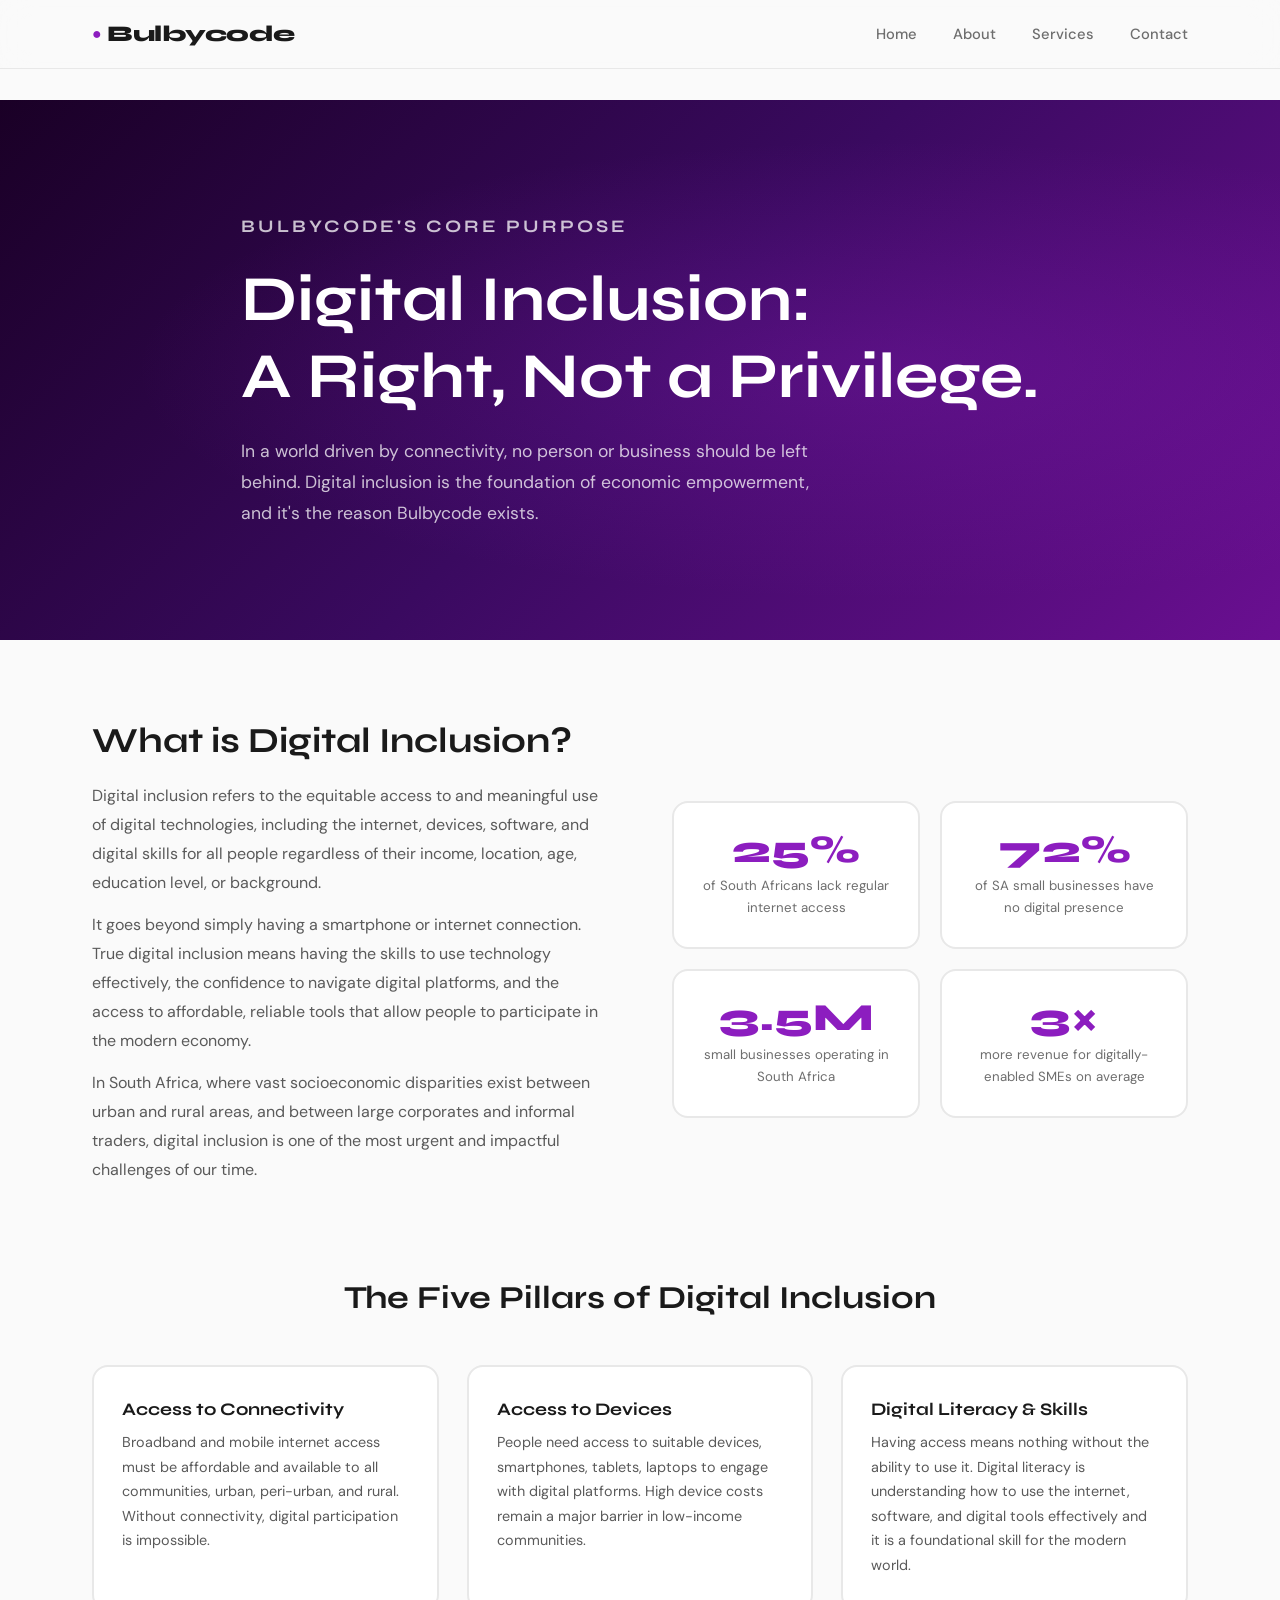
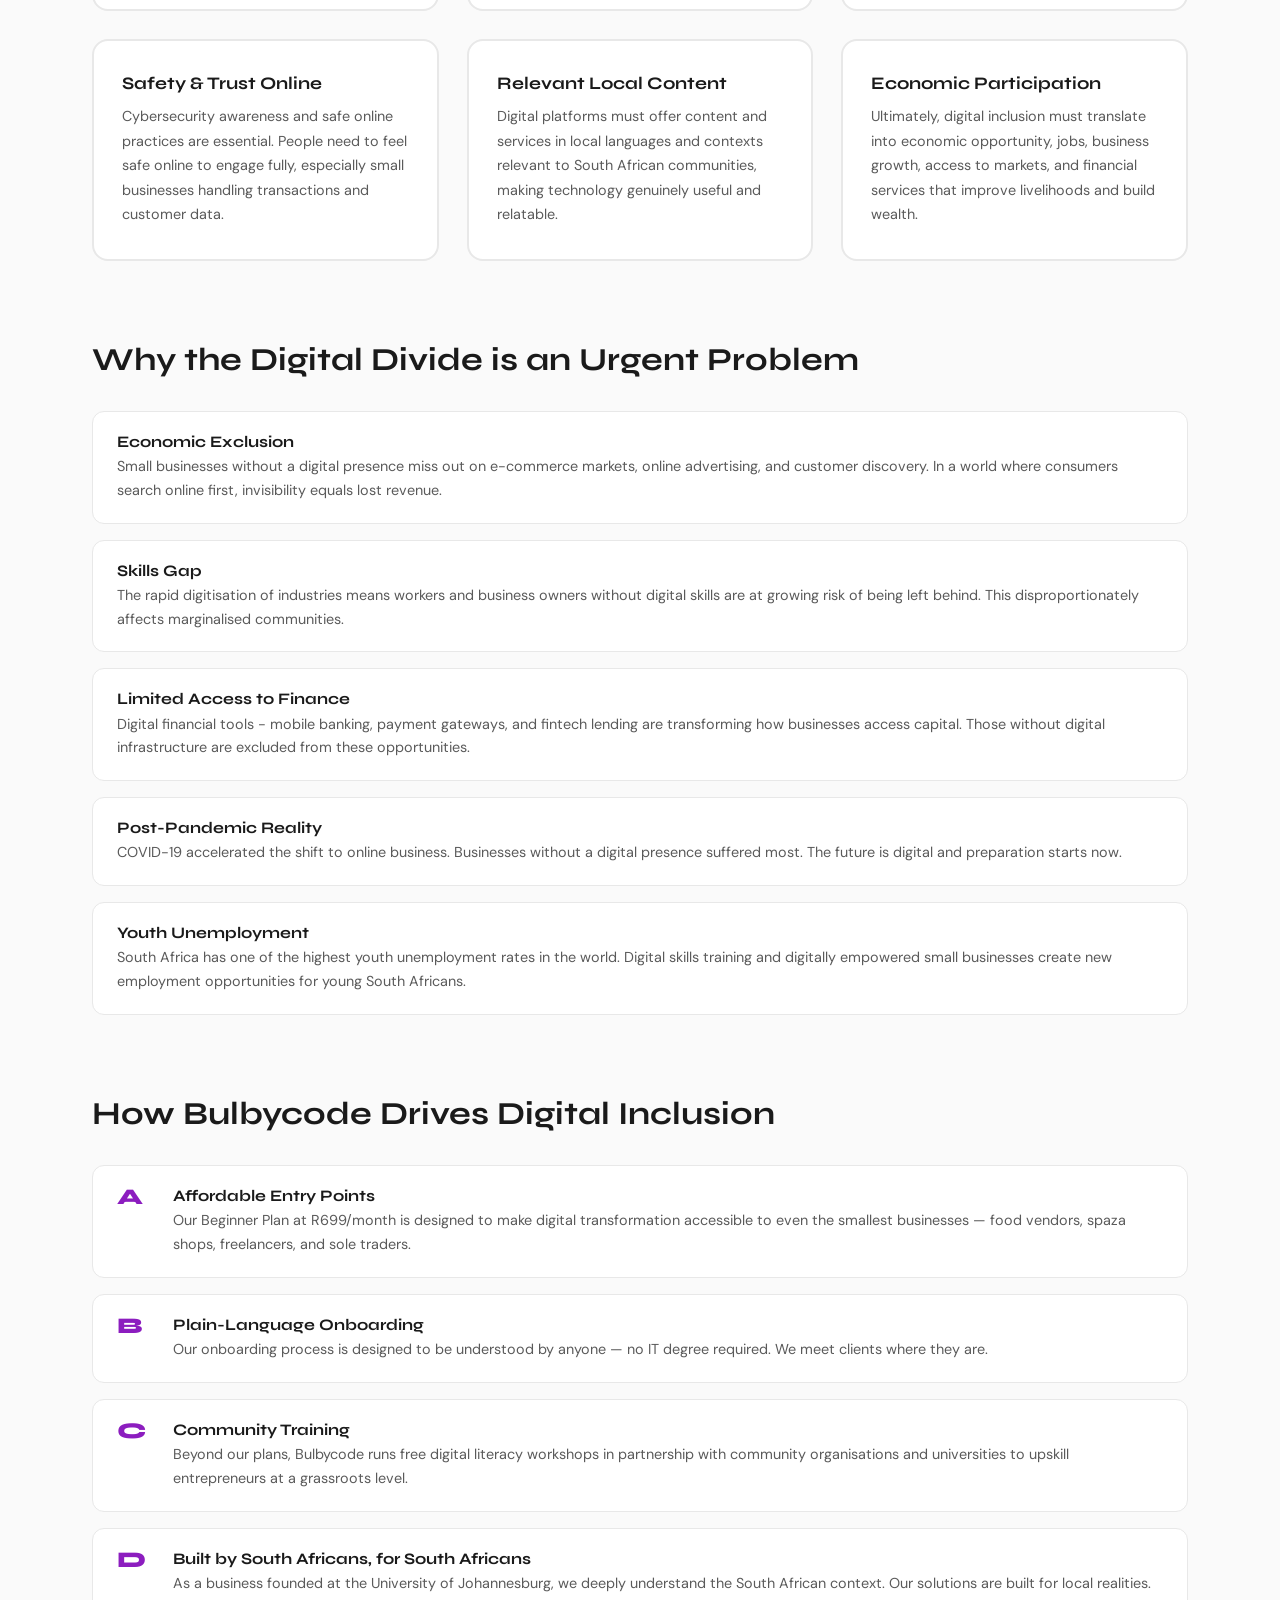
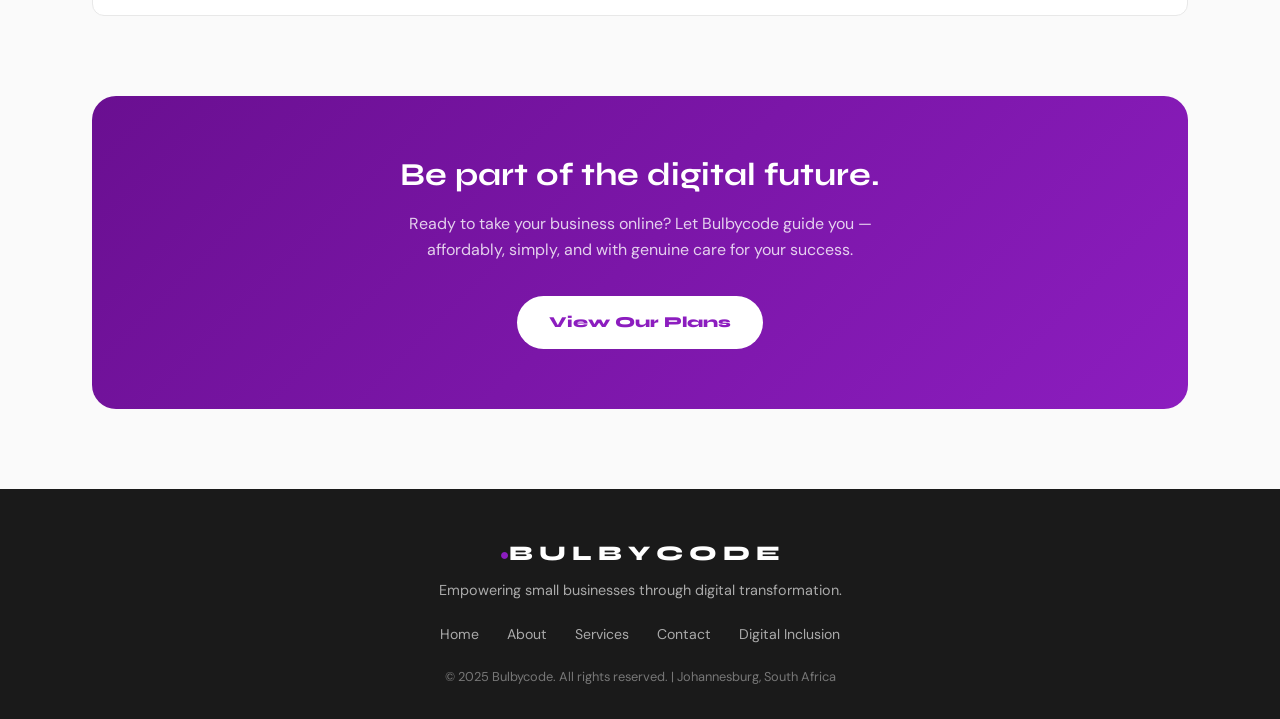
==== DigitalInclusion.html @ 9d14fe16 "New Files Created new Files for the site" ====
<!DOCTYPE html>
<html lang="en">
<head>
    <meta charset="UTF-8" />
    <meta name="viewport" content="width=device-width, initial-scale=1.0" />
    <title>Digital Inclusion — Bulbycode</title>
    <link rel="preconnect" href="https://fonts.googleapis.com" />
    <link rel="preconnect" href="https://fonts.gstatic.com" crossorigin />
    <link href="https://fonts.googleapis.com/css2?family=Syne:wght@400;600;700;800&family=DM+Sans:ital,wght@0,300;0,400;0,500;1,300&display=swap" rel="stylesheet" />
    <link rel="stylesheet" href="style/style.css" />
</head>
<body class="di-page">

    <!-- NAV -->
    <nav class="navbar scrolled" id="navbar">
        <div class="nav-inner">
            <a href="index.html" class="logo">
                <span class="logo-bulb">&#9679;</span>Bulbycode
            </a>
            <ul class="nav-links">
                <li><a href="index.html#home">Home</a></li>
                <li><a href="index.html#about">About</a></li>
                <li><a href="index.html#services">Services</a></li>
                <li><a href="index.html#contact">Contact</a></li>
            </ul>
            <button class="hamburger" id="hamburger" aria-label="Toggle menu">
                <span></span><span></span><span></span>
            </button>
        </div>
    </nav>

    <!-- MOBILE MENU -->
    <div class="mobile-menu" id="mobileMenu">
        <a href="index.html#home" class="mob-link">Home</a>
        <a href="index.html#about" class="mob-link">About</a>
        <a href="index.html#services" class="mob-link">Services</a>
        <a href="index.html#contact" class="mob-link">Contact</a>
    </div>

    <!-- HERO -->
    <section class="di-hero">
        <div class="di-hero-bg"></div>
        <div class="di-hero-content">
            <p class="di-hero-eyebrow">Bulbycode's Core Purpose</p>
            <h1>Digital Inclusion:<br/>A Right, Not a Privilege.</h1>
            <p>
                In a world driven by connectivity, no person or business should be left behind. Digital inclusion is the foundation of economic empowerment, and it's the reason Bulbycode exists.
            </p>
        </div>
    </section>

    <!-- MAIN CONTENT -->
    <div class="di-content">

        <!-- INTRO -->
        <div class="di-intro fade-up">
            <div class="di-intro-text">
            <h2>What is Digital Inclusion?</h2>
            <p>
                Digital inclusion refers to the equitable access to and meaningful use of digital technologies, including the internet, devices, software, and digital skills for all people regardless of their income, location, age, education level, or background.
            </p>
            <p>
                It goes beyond simply having a smartphone or internet connection. True digital inclusion means having the skills to use technology effectively, the confidence to navigate digital platforms, and the access to affordable, reliable tools that allow people to participate in the modern economy.
            </p>
            <p>
                In South Africa, where vast socioeconomic disparities exist between urban and rural areas, and between large corporates and informal traders, digital inclusion is one of the most urgent and impactful challenges of our time.
            </p>
        </div>
        <div class="di-stats">
            <div class="di-stat-box fade-up">
                <div class="di-stat-num">25%</div>
                <div class="di-stat-label">of South Africans lack regular internet access</div>
            </div>
            <div class="di-stat-box fade-up">
                <div class="di-stat-num">72%</div>
                <div class="di-stat-label">of SA small businesses have no digital presence</div>
            </div>
            <div class="di-stat-box fade-up">
               <div class="di-stat-num">3.5M</div>
               <div class="di-stat-label">small businesses operating in South Africa</div>
            </div>
            <div class="di-stat-box fade-up">
                <div class="di-stat-num">3×</div>
                <div class="di-stat-label">more revenue for digitally-enabled SMEs on average</div>
            </div>
        </div>
    </div>

    <!-- PILLARS -->
    <div class="di-pillars fade-up">
        <h2>The Five Pillars of Digital Inclusion</h2>
        <div class="di-pillars-grid">
            <div class="di-pillar">
                <h3>Access to Connectivity</h3>
                <p>Broadband and mobile internet access must be affordable and available to all communities, urban, peri-urban, and rural. Without connectivity, digital participation is impossible.</p>
            </div>
            <div class="di-pillar">
                <h3>Access to Devices</h3>
                <p>People need access to suitable devices, smartphones, tablets, laptops to engage with digital platforms. High device costs remain a major barrier in low-income communities.</p>
            </div>
            <div class="di-pillar">
                <h3>Digital Literacy & Skills</h3>
                <p>Having access means nothing without the ability to use it. Digital literacy is understanding how to use the internet, software, and digital tools effectively and it is a foundational skill for the modern world.</p>
            </div>
            <div class="di-pillar">
                <h3>Safety & Trust Online</h3>
                <p>Cybersecurity awareness and safe online practices are essential. People need to feel safe online to engage fully, especially small businesses handling transactions and customer data.</p>
            </div>
            <div class="di-pillar">
                <h3>Relevant Local Content</h3>
                <p>Digital platforms must offer content and services in local languages and contexts relevant to South African communities, making technology genuinely useful and relatable.</p>
            </div>
            <div class="di-pillar">
                <h3>Economic Participation</h3>
                <p>Ultimately, digital inclusion must translate into economic opportunity, jobs, business growth, access to markets, and financial services that improve livelihoods and build wealth.</p>
            </div>
        </div>
    </div>

    <!-- THE DIVIDE -->
    <div class="di-bulbycode fade-up">
        <h2>Why the Digital Divide is an Urgent Problem</h2>
        <div class="di-role-list">
            <div class="di-role-item">
                <div>
                    <h4>Economic Exclusion</h4>
                    <p>Small businesses without a digital presence miss out on e-commerce markets, online advertising, and customer discovery. In a world where consumers search online first, invisibility equals lost revenue.</p>
                </div>
            </div>
            <div class="di-role-item">
                <div>
                    <h4>Skills Gap</h4>
                    <p>The rapid digitisation of industries means workers and business owners without digital skills are at growing risk of being left behind. This disproportionately affects marginalised communities.</p>
                </div>
            </div>
            <div class="di-role-item">
                <div>
                    <h4>Limited Access to Finance</h4>
                    <p>Digital financial tools - mobile banking, payment gateways, and fintech lending are transforming how businesses access capital. Those without digital infrastructure are excluded from these opportunities.</p>
                </div>
            </div>
            <div class="di-role-item">
                <div>
                    <h4>Post-Pandemic Reality</h4>
                    <p>COVID-19 accelerated the shift to online business. Businesses without a digital presence suffered most. The future is digital and preparation starts now.</p>
                </div>
            </div>
            <div class="di-role-item">
                <div>
                    <h4>Youth Unemployment</h4>
                    <p>South Africa has one of the highest youth unemployment rates in the world. Digital skills training and digitally empowered small businesses create new employment opportunities for young South Africans.</p>
                </div>
            </div>
        </div>
    </div>

    <!-- BULBYCODE'S ROLE -->
    <div class="di-bulbycode fade-up">
        <h2>How Bulbycode Drives Digital Inclusion</h2>
        <div class="di-role-list">
            <div class="di-role-item">
                <div class="di-role-num">A</div>
                <div>
                    <h4>Affordable Entry Points</h4>
                    <p>Our Beginner Plan at R699/month is designed to make digital transformation accessible to even the smallest businesses — food vendors, spaza shops, freelancers, and sole traders.</p>
                </div>
            </div>
            <div class="di-role-item">
                <div class="di-role-num">B</div>
                <div>
                    <h4>Plain-Language Onboarding</h4>
                    <p>Our onboarding process is designed to be understood by anyone — no IT degree required. We meet clients where they are.</p>
                </div>
            </div>
            <div class="di-role-item">
                <div class="di-role-num">C</div>
                <div>
                    <h4>Community Training</h4>
                    <p>Beyond our plans, Bulbycode runs free digital literacy workshops in partnership with community organisations and universities to upskill entrepreneurs at a grassroots level.</p>
                </div>
            </div>
            <div class="di-role-item">
                <div class="di-role-num">D</div>
                <div>
                    <h4>Built by South Africans, for South Africans</h4>
                    <p>As a business founded at the University of Johannesburg, we deeply understand the South African context. Our solutions are built for local realities.</p>
                </div>
            </div>
        </div>
    </div>

    <!-- CTA -->
    <div class="di-cta-block fade-up">
      <h2>Be part of the digital future.</h2>
      <p>Ready to take your business online? Let Bulbycode guide you — affordably, simply, and with genuine care for your success.</p>
      <a href="index.html#services" class="btn-white">View Our Plans</a>
    </div>

  </div>

  <!-- FOOTER -->
  <footer class="footer">
    <div class="footer-inner">
      <div class="footer-brand">
        <span><span class="logo-bulb">&#9679;</span>B U L B Y C O D E</span>
        <p>Empowering small businesses through digital transformation.</p>
      </div>
      <div class="footer-links">
        <a href="index.html#home">Home</a>
        <a href="index.html#about">About</a>
        <a href="index.html#services">Services</a>
        <a href="index.html#contact">Contact</a>
        <a href="digital-inclusion.html">Digital Inclusion</a>
      </div>
      <p class="footer-copy">&copy; 2025 Bulbycode. All rights reserved. | Johannesburg, South Africa</p>
    </div>
  </footer>

  <script src="script/script.js"></script>
</body>
</html>
---- style/style.css ----
:root {
  --purple: #8c1dbf;
  --purple-light: #b44de0;
  --purple-dark: #6a0f91;
  --grey: #6e6e6e;
  --grey-light: #a0a0a0;
  --grey-xlight: #e8e8e8;
  --bg: #fafafa;
  --white: #ffffff;
  --text: #1a1a1a;
  --text-muted: #5a5a5a;
  --shadow: 0 4px 24px rgba(140,29,191,0.10);
  --shadow-lg: 0 8px 48px rgba(140,29,191,0.16);
  --radius: 16px;
  --transition: 0.3s cubic-bezier(0.4,0,0.2,1);
}

*, *::before, *::after { box-sizing: border-box; margin: 0; padding: 0; }

html {
  scroll-behavior: smooth;
}

body {
  font-family: 'DM Sans', sans-serif;
  background: var(--bg);
  color: var(--text);
  line-height: 1.65;
  overflow-x: hidden;
}

/* ---- TYPOGRAPHY ---- */
h1,h2,h3,h4 {
  font-family: 'Syne', sans-serif;
  line-height: 1.2;
}
p {
  color: var(--text-muted);
}
a {
  text-decoration: none;
  color: inherit;
}

/* ---- NAV ---- */
.navbar {
  position: fixed; top: 0; left: 0; right: 0; z-index: 100;
  background: rgba(250,250,250,0.85);
  backdrop-filter: blur(16px);
  border-bottom: 1px solid var(--grey-xlight);
  transition: box-shadow var(--transition);
}
.navbar.scrolled {
  box-shadow: 0 2px 20px rgba(0,0,0,0.08);
}
.nav-inner {
  max-width: 1160px; margin: 0 auto;
  padding: 0 32px;
  height: 68px;
  display: flex; align-items: center; justify-content: space-between;
}
.logo {
  font-family: 'Syne', sans-serif;
  font-size: 1.4rem; font-weight: 800;
  color: var(--text); letter-spacing: -0.5px;
  display: flex; align-items: center; gap: 6px;
}
.logo-bulb {
  color: var(--purple);
  font-size: 1rem;
}
.nav-links {
  list-style: none;
  display: flex;
  gap: 36px;
}
.nav-links a {
  font-size: 0.92rem;
  font-weight: 500;
  color: var(--grey);
  transition: color var(--transition);
}
.nav-links a:hover {
  color: var(--purple);
}

.hamburger {
  display: none;
  flex-direction: column;
  gap: 5px;
  background: none;
  border: none;
  cursor: pointer;
  padding: 4px;
}
.hamburger span {
  display: block;
  width: 24px;
  height: 2px;
  background: var(--text);
  transition: transform 0.3s, opacity 0.3s;
}

/* MOBILE MENU */
.mobile-menu {
  display: none;
  position: fixed;
  top: 68px;
  left: 0;
  right: 0;
  z-index: 99;
  background: var(--white);
  flex-direction: column; padding: 24px 32px;
  border-bottom: 1px solid var(--grey-xlight);
  box-shadow: 0 8px 24px rgba(0,0,0,0.08);
}
.mobile-menu.open {
  display: flex;
}
.mob-link {
  font-family: 'Syne', sans-serif;
  font-size: 1.1rem; font-weight: 600;
  padding: 12px 0;
  border-bottom: 1px solid var(--grey-xlight);
  color: var(--text);
  transition: color var(--transition);
}
.mob-link:last-child {
  border-bottom: none;
}
.mob-link:hover {
  color: var(--purple);
}

/* ---- SECTIONS ---- */
.section {
  padding: 100px 0;
}
.section-inner {
  max-width: 1160px;
  margin: 0 auto;
  padding: 0 32px;
}
.section-eyebrow {
  font-family: 'Syne', sans-serif;
  font-size: 0.78rem;
  font-weight: 700;
  letter-spacing: 3px;
  text-transform: uppercase;
  color: var(--purple);
  margin-bottom: 12px;
}
.section-eyebrow.center {
  text-align: center;
}
.section-title {
  font-size: clamp(2rem, 4vw, 2.8rem);
  font-weight: 800;
  color: var(--text); }
.section-title.center {
  text-align: center;
}

/* ---- HOME ---- */
.home-section {
  min-height: 100vh;
  display: flex;
  flex-direction: column;
  justify-content: center;
  align-items: stretch;
  padding-top: 120px;
  position: relative;
  overflow: hidden;
}
.home-bg-shape {
  position: absolute; top: -200px;
  right: -200px;
  width: 700px;
  height: 700px;
  border-radius: 50%;
  background: radial-gradient(circle at center, rgba(140,29,191,0.12), transparent 70%);
  pointer-events: none;
}
.home-content {
  max-width: 1160px;
  margin: 0 auto;
  padding: 0 32px;
  padding-bottom: 60px;
}
.home-eyebrow {
  font-family: 'Syne', sans-serif;
  font-size: 0.78rem;
  font-weight: 700;
  letter-spacing: 3px;
  text-transform: uppercase;
  color: var(--purple);
  margin-bottom: 20px;
}
.home-title {
  font-size: clamp(2.8rem, 6vw, 5rem);
  font-weight: 800;
  line-height: 1.08;
  color: var(--text);
  margin-bottom: 24px;
}
.gradient-text {
  background: linear-gradient(135deg, var(--purple), var(--purple-light));
  -webkit-background-clip: text;
  -webkit-text-fill-color: transparent;
  background-clip: text;
}
.home-sub {
  font-size: 1.15rem;
  color: var(--grey);
  max-width: 520px;
  margin-bottom: 40px;
  line-height: 1.7;
}
.home-cta {
  display: flex;
  gap: 16px;
  flex-wrap: wrap; }

/* ---- BUTTONS ---- */
.btn-primary {
  display: inline-block;
  padding: 14px 32px;
  background: var(--purple);
  color: var(--white);
  font-family: 'Syne', sans-serif;
  font-weight: 700; font-size: 0.95rem;
  border-radius: 50px; border: 2px solid var(--purple);
  transition: background var(--transition), transform var(--transition), box-shadow var(--transition);
  box-shadow: 0 4px 20px rgba(140,29,191,0.3);
}
.btn-primary:hover {
  background: var(--purple-dark);
  transform: translateY(-2px);
  box-shadow: 0 8px 30px rgba(140,29,191,0.4);
}
.btn-ghost {
  display: inline-block;
  padding: 14px 32px;
  background: transparent;
  color: var(--text);
  font-family: 'Syne', sans-serif;
  font-weight: 700;
  font-size: 0.95rem;
  border-radius: 50px;
  border: 2px solid var(--grey-xlight);
  transition: border-color var(--transition), color var(--transition), transform var(--transition);
}
.btn-ghost:hover {
  border-color: var(--purple);
  color: var(--purple);
  transform: translateY(-2px); }

.btn-outline-purple {
  display: inline-block;
  margin-top: 24px;
  padding: 12px 28px;
  border: 2px solid var(--purple);
  color: var(--purple);
  font-family: 'Syne', sans-serif;
  font-weight: 700;
  font-size: 0.9rem;
  border-radius: 50px;
  transition: background var(--transition), color var(--transition), transform var(--transition);
}
.btn-outline-purple:hover {
  background: var(--purple);
  color: var(--white);
  transform: translateY(-2px);
}

/* ---- TICKER ---- */
.ticker-wrap {
  background: var(--white);
  border-top: 1px solid var(--grey-xlight);
  display: flex;
  align-items: center;
  gap: 20px;
  padding: 0 32px;
  min-height: 56px;
  position: relative;
  overflow: hidden;
}
.ticker-label {
  font-family: 'Syne', sans-serif;
  font-size: 0.7rem;
  font-weight: 800;
  letter-spacing: 3px;
  color: var(--white);
  background: var(--purple);
  padding: 4px 10px;
  border-radius: 4px;
  white-space: nowrap;
  flex-shrink: 0;
}
.ticker-track {
  flex: 1;
  position: relative;
  height: 56px;
  overflow: hidden; }
.ticker-slide {
  position: absolute;
  top: 50%;
  left: 0;
  right: 0;
  transform: translateY(-50%);
  font-size: 0.92rem;
  color: var(--grey);
  opacity: 0;
  transition: opacity 0.6s ease, transform 0.6s ease;
  white-space: nowrap;
  overflow: hidden; 
  text-overflow: ellipsis;
}
.ticker-slide.active {
  opacity: 1;
}
.ticker-dots {
  display: flex;
  gap: 6px;
  flex-shrink: 0;
}
.ticker-dot {
  width: 6px;
  height: 6px;
  border-radius: 50%;
  background: var(--grey-xlight);
  cursor: pointer;
  transition: background var(--transition);
}
.ticker-dot.active {
  background: var(--purple);
}

/* ---- ABOUT ---- */
.about-section {
  background: var(--white);
}
.about-grid {
  display: grid;
  grid-template-columns: 1fr 1.6fr;
  gap: 80px;
  align-items: center;
}
.about-visual {
  display: flex;
  justify-content: center;
  align-items: center;
}
.about-card-graphic {
  width: 300px;
  height: 340px;
  background: linear-gradient(145deg, #f3e6fa, #ede0f7);
  border-radius: 32px;
  display: flex;
  flex-direction: column;
  align-items: center;
  justify-content: center;
  position: relative;
  overflow: hidden;
  box-shadow: var(--shadow-lg);
}
.uj-badge {
  font-family: 'Syne', sans-serif;
  font-weight: 800;
  font-size: 2.5rem;
  color: var(--purple-dark);
  letter-spacing: -2px;
  margin-bottom: 12px;
  z-index: 1;
}
.about-orb {
  width: 180px;
  height: 180px;
  border-radius: 50%;
  background: radial-gradient(circle at 40% 40%, var(--purple-light), var(--purple-dark));
  opacity: 0.25;
  position: absolute;
  bottom: -40px;
  right: -40px;
}
.about-text .section-title {
  margin-bottom: 20px;
}
.about-body {
  margin-bottom: 16px;
  font-size: 1rem;
  line-height: 1.75;
}
.about-body strong {
  color: var(--text);
}
.about-mission-box {
  display: flex;
  gap: 16px; align-items: flex-start;
  background: linear-gradient(135deg, #f9f2fd, #f3e6fa);
  border-left: 4px solid var(--purple);
  padding: 20px;
  border-radius: 12px;
  margin: 24px 0;
}
.about-mission-box strong {
  font-family: 'Syne', sans-serif;
  color: var(--purple-dark);
  display: block;
  margin-bottom: 6px;
}
.about-mission-box p {
  font-size: 0.93rem;
  margin: 0;
}

/* ---- SERVICES ---- */
.services-section {
  background: var(--bg);
}
.services-sub {
  font-size: 1rem;
  color: var(--grey);
  max-width: 540px;
  margin: 12px auto 60px;
}
.plans-grid {
  display: grid;
  grid-template-columns: repeat(3, 1fr);
  gap: 28px;
  align-items: start;
}
.plan-card {
  background: var(--white);
  border-radius: var(--radius);
  padding: 36px 30px;
  border: 2px solid var(--grey-xlight);
  position: relative;
  transition: transform var(--transition), box-shadow var(--transition), border-color var(--transition);
}
.plan-card:hover {
  transform: translateY(-6px);
  box-shadow: var(--shadow-lg);
  border-color: var(--purple);
}
.plan-card.recommended {
  background: linear-gradient(145deg, var(--purple-dark), var(--purple));
  border-color: var(--purple);
  color: var(--white);
  transform: scale(1.04);
  box-shadow: var(--shadow-lg);
}
.plan-card.recommended:hover {
  transform: scale(1.04) translateY(-6px);
}
.plan-badge {
  position: absolute;
  top: -14px;
  left: 50%;
  transform: translateX(-50%);
  background: #ffd700;
  color: #333;
  font-family: 'Syne', sans-serif;
  font-weight: 800;
  font-size: 0.72rem;
  letter-spacing: 1px;
  text-transform: uppercase;
  padding: 4px 14px;
  border-radius: 20px;
  white-space: nowrap;
}
.plan-tag {
  font-family: 'Syne', sans-serif;
  font-weight: 700;
  font-size: 0.78rem;
  letter-spacing: 2px;
  text-transform: uppercase;
  color: var(--purple);
  margin-bottom: 12px;
}
.plan-card.recommended .plan-tag {
  color: rgba(255,255,255,0.7);
}
.plan-price {
  font-family: 'Syne', sans-serif;
  font-weight: 800;
  font-size: 1rem;
  color: var(--text);
  margin-bottom: 12px;
  line-height: 1;
}
.plan-card.recommended .plan-price {
  color: var(--white);
}
.plan-price span {
  font-size: 2.6rem;
}
.plan-price sub {
  font-size: 0.9rem;
  font-weight: 400;
}
.plan-desc {
  font-size: 0.9rem;
  margin-bottom: 24px;
  color: var(--grey);
}
.plan-card.recommended .plan-desc {
  color: rgba(255,255,255,0.75);
}
.plan-features {
  list-style: none;
  margin-bottom: 32px;
  display: flex;
  flex-direction: column;
  gap: 10px;
}
.plan-features li {
  font-size: 0.9rem;
  color: var(--text-muted);
}
.plan-card.recommended .plan-features li {
  color: rgba(255,255,255,0.9);
}
.btn-plan {
  display: block;
  text-align: center;
  padding: 13px 24px;
  border-radius: 50px;
  font-family: 'Syne', sans-serif;
  font-weight: 700;
  font-size: 0.9rem;
  background: var(--purple);
  color: var(--white);
  border: 2px solid var(--purple);
  transition: background var(--transition), transform var(--transition);
}
.btn-plan:hover {
  background: var(--purple-dark);
  transform: translateY(-1px);
}
.recommended-btn {
  background: var(--white);
  color: var(--purple);
  border: 2px solid var(--white);
}
.recommended-btn:hover {
  background: rgba(255,255,255,0.9);
  color: var(--purple-dark);
}

/* ---- CONTACT ---- */
.contact-section {
  background: var(--white);
}
.contact-grid {
  display: grid;
  grid-template-columns: 1fr 1.4fr;
  gap: 64px;
  margin-top: 56px;
}
.contact-info h3, .contact-form-wrap h3 {
  font-family: 'Syne', sans-serif;
  font-size: 1.3rem;
  font-weight: 700;
  margin-bottom: 24px;
  color: var(--text);
}
.social-links {
  display: flex;
  flex-direction: column;
  gap: 14px;
}
.social-card {
  display: flex;
  align-items: center;
  gap: 16px;
  padding: 16px 20px;
  border-radius: 12px;
  border: 1.5px solid var(--grey-xlight);
  transition: transform var(--transition), box-shadow var(--transition), border-color var(--transition);
}
.social-card:hover {
  transform: translateX(6px);
  box-shadow: var(--shadow);
  border-color: var(--purple);
}
.social-icon {
  width: 48px;
  height: 48px;
  border-radius: 12px;
  display: flex;
  align-items: center;
  justify-content: center;
  flex-shrink: 0;
}
.tiktok .social-icon {
  background: #000;
  color: #fff;
}
.instagram .social-icon {
  background: linear-gradient(45deg, #f09433, #e6683c, #dc2743, #cc2366, #bc1888); color: #fff;
}
.facebook .social-icon {
  background: #1877f2;
  color: #fff;
}
.social-platform {
  display: block;
  font-family: 'Syne', sans-serif;
  font-weight: 700;
  font-size: 0.9rem;
  color: var(--text);
}
.social-handle {
  display: block;
  font-size: 0.83rem;
  color: var(--grey);
}
.contact-note {
  margin-top: 28px;
}
.contact-note p {
  font-size: 0.93rem;
  margin-bottom: 8px;
  color: var(--grey);
}

/* FORM */
.contact-form {
  display: flex;
  flex-direction: column;
  gap: 18px;
}
.form-row {
  display: grid;
  grid-template-columns: 1fr 1fr; gap: 16px;
}
.form-group {
  display: flex;
  flex-direction: column;
  gap: 6px;
}
.form-group label {
  font-family: 'Syne', sans-serif;
  font-size: 0.8rem;
  font-weight: 700;
  letter-spacing: 0.5px;
  color: var(--text);
}
.form-group input,
.form-group select,
.form-group textarea {
  padding: 12px 16px;
  border: 1.5px solid var(--grey-xlight);
  border-radius: 10px;
  font-family: 'DM Sans', sans-serif;
  font-size: 0.95rem; color: var(--text);
  background: var(--bg);
  transition: border-color var(--transition), box-shadow var(--transition);
  outline: none;
  resize: vertical;
}
.form-group input:focus,
.form-group select:focus,
.form-group textarea:focus {
  border-color: var(--purple);
  box-shadow: 0 0 0 3px rgba(140,29,191,0.1);
}
.btn-submit {
  padding: 14px 32px;
  background: var(--purple);
  color: var(--white);
  font-family: 'Syne', sans-serif;
  font-weight: 800;
  font-size: 1rem;
  border: none;
  border-radius: 50px;
  cursor: pointer;
  transition: background var(--transition), transform var(--transition), box-shadow var(--transition);
  box-shadow: 0 4px 20px rgba(140,29,191,0.3);
  align-self: flex-start;
}
.btn-submit:hover {
  background: var(--purple-dark);
  transform: translateY(-2px);
  box-shadow: 0 8px 30px rgba(140,29,191,0.4);
}
.form-success {
  display: none;
  padding: 14px 20px;
  background: #edf9f0;
  color: #1a7f3e;
  border-radius: 10px;
  font-size: 0.93rem;
  border: 1px solid #a8e6c0;
}
.form-success.visible {
  display: block;
}

/* ---- FOOTER ---- */
.footer {
  background: var(--text);
  color: var(--white);
  padding: 48px 0 32px;
}
.footer-inner {
  max-width: 1160px;
  margin: 0 auto;
  padding: 0 32px;
  display: flex;
  flex-direction: column;
  align-items: center;
  gap: 20px;
  text-align: center;
}
.footer-brand {
  font-family: 'Syne', sans-serif;
  font-size: 1.3rem;
  font-weight: 800;
  display: flex;
  flex-direction: column;
  align-items: center;
  gap: 8px;
}
.footer-brand p {
  font-size: 0.9rem;
  color: #aaa;
  font-family: 'DM Sans', sans-serif;
  font-weight: 400;
}
.footer-links {
  display: flex;
  gap: 28px;
  flex-wrap: wrap;
  justify-content: center;
}
.footer-links a {
  font-size: 0.88rem;
  color: #aaa;
  transition: color var(--transition);
}
.footer-links a:hover {
  color: var(--purple-light);
}
.footer-copy {
  font-size: 0.8rem;
  color: #777;
}









/* ========== DIGITAL INCLUSION PAGE ======== */
.di-page {
  padding-top: 100px;
}
.di-hero {
  min-height: 60vh;
  display: flex;
  align-items: center;
  background: linear-gradient(135deg, #1a0026 0%, #3a0a60 50%, #6a0f91 100%);
  padding: 80px 0;
  position: relative;
  overflow: hidden;
}
.di-hero-bg {
  position: absolute;
  inset: 0;
  background: radial-gradient(ellipse at 70% 50%, rgba(140,29,191,0.3), transparent 60%);
}
.di-hero-content {
  position: relative;
  z-index: 1;
  max-width: 1160px;
  margin: 0 auto;
  padding: 0 32px;
}
.di-hero-eyebrow {
  font-family: 'Syne', sans-serif;
  font-size: 0.78rem;
  font-weight: 700;
  letter-spacing: 3px;
  text-transform: uppercase;
  color: var(--purple-light);
  margin-bottom: 20px;
}
.di-hero h1 {
  font-size: clamp(2.4rem, 5vw, 4rem);
  color: var(--white);
  margin-bottom: 20px;
}
.di-hero p {
  font-size: 1.1rem;
  color: rgba(255,255,255,0.75);
  max-width: 580px;
  line-height: 1.75;
}
.di-content {
  max-width: 1160px;
  margin: 0 auto;
  padding: 80px 32px;
}
.di-intro {
  display: grid;
  grid-template-columns: 1fr 1fr;
  gap: 64px;
  align-items: center;
  margin-bottom: 80px;
}
.di-intro-text h2 {
  font-size: 2.2rem;
  margin-bottom: 20px;
}
.di-intro-text p {
  line-height: 1.8;
  margin-bottom: 14px;
}
.di-stats {
  display: grid;
  grid-template-columns: 1fr 1fr;
  gap: 20px;
}
.di-stat-box {
  background: var(--white);
  padding: 28px 24px;
  border-radius: var(--radius);
  border: 2px solid var(--grey-xlight);
  text-align: center;
  transition: border-color var(--transition), box-shadow var(--transition);
}
.di-stat-box:hover {
  border-color: var(--purple);
  box-shadow: var(--shadow);
}
.di-stat-num {
  font-family: 'Syne', sans-serif;
  font-size: 2.4rem;
  font-weight: 800;
  color: var(--purple);
  line-height: 1;
}
.di-stat-label {
  font-size: 0.83rem;
  color: var(--grey);
  margin-top: 6px;
}
.di-pillars {
  margin-bottom:
  80px;
}
.di-pillars h2 {
  font-size: 2rem;
  text-align: center;
  margin-bottom: 48px;
}
.di-pillars-grid {
  display: grid;
  grid-template-columns: repeat(3, 1fr);
  gap: 28px;
}
.di-pillar {
  background: var(--white);
  padding: 32px 28px;
  border-radius: var(--radius);
  border: 2px solid var(--grey-xlight);
  transition: transform var(--transition), box-shadow var(--transition), border-color var(--transition);
}
.di-pillar:hover {
  transform: translateY(-4px);
  box-shadow: var(--shadow-lg);
  border-color: var(--purple);
}
.di-pillar h3 {
  font-family: 'Syne', sans-serif;
  font-size: 1.1rem;
  font-weight: 700;
  margin-bottom: 10px;
}
.di-pillar p {
  font-size: 0.9rem;
  line-height: 1.7;
}
.di-bulbycode {
  margin-bottom: 80px;
}
.di-bulbycode h2 {
  font-size: 2rem;
  margin-bottom: 32px;
}
.di-role-list { 
  display: flex;
  flex-direction: column;
  gap: 16px; 
}
.di-role-item {
  display: flex; 
  gap: 20px; 
  align-items: flex-start;
  background: var(--white); 
  padding: 20px 24px; 
  border-radius: 12px;
  border: 1.5px solid var(--grey-xlight);
}
.di-role-num {
  font-family: 'Syne', sans-serif; 
  font-weight: 800; 
  font-size: 1.4rem;
  color: var(--purple); 
  line-height: 1; 
  flex-shrink: 0; 
  min-width: 36px;
}
.di-role-item h4 { 
  font-family: 'Syne', sans-serif; 
  font-weight: 700; 
  margin-bottom: 4px; 
}
.di-role-item p { 
  font-size: 0.9rem; 
  margin: 0; 
}
.di-cta-block {
  background: linear-gradient(135deg, var(--purple-dark), var(--purple));
  border-radius: 24px; 
  padding: 60px 48px;
  text-align: center; 
  color: var(--white);
}
.di-cta-block h2 { 
  color: var(--white); 
  font-size: 2rem; 
  margin-bottom: 16px; 
}
.di-cta-block p { 
  color: rgba(255,255,255,0.8); 
  max-width: 480px; 
  margin: 0 auto 32px; 
}
.btn-white {
  display: inline-block; 
  padding: 14px 32px;
  background: var(--white); 
  color: var(--purple);
  font-family: 'Syne', sans-serif; 
  font-weight: 800; 
  font-size: 0.95rem;
  border-radius: 50px; 
  transition: transform var(--transition), box-shadow var(--transition);
}
.btn-white:hover { 
  transform: translateY(-2px); 
  box-shadow: 0 8px 30px rgba(0,0,0,0.2); 
}

/* ---- ANIMATIONS ---- */
.fade-up {
  opacity: 0;
  transform: translateY(30px);
  transition: opacity 0.6s ease, transform 0.6s ease;
}
.fade-up.visible { 
  opacity: 1; 
  transform: translateY(0); 
}

/* ---- RESPONSIVE ---- */
@media (max-width: 900px) {
  .about-grid { 
    grid-template-columns: 1fr; 
    gap: 48px; 
  }
  .about-visual { 
    display: none; 
  }
  .plans-grid {
    grid-template-columns: 1fr; 
    max-width: 480px; 
    margin: 0 auto; 
  }
  .plan-card.recommended {
    transform: scale(1);
  }
  .plan-card.recommended:hover { 
    transform: translateY(-6px); 
  }
  .contact-grid { 
    grid-template-columns: 1fr; 
    gap: 48px; 
  }
  .di-intro { 
    grid-template-columns: 1fr; 
    gap: 40px; 
  }
  .di-pillars-grid { 
    grid-template-columns: 1fr 1fr; 
  }
}
@media (max-width: 640px) {
  .nav-links { 
    display: none; 
  }
  .hamburger { 
    display: flex;
  }
  .section { 
    padding: 72px 0; 
  }
  .form-row { 
    grid-template-columns: 1fr; 
  }
  .di-pillars-grid { 
    grid-template-columns: 1fr; 
  }
  .di-stats { 
    grid-template-columns: 1fr; 
  }
  .di-cta-block { 
    padding: 40px 24px; 
  }
  .ticker-wrap { 
    padding: 0 16px; 
    gap: 12px; 
  }
  .ticker-slide { 
    font-size: 0.82rem; 
  }
}
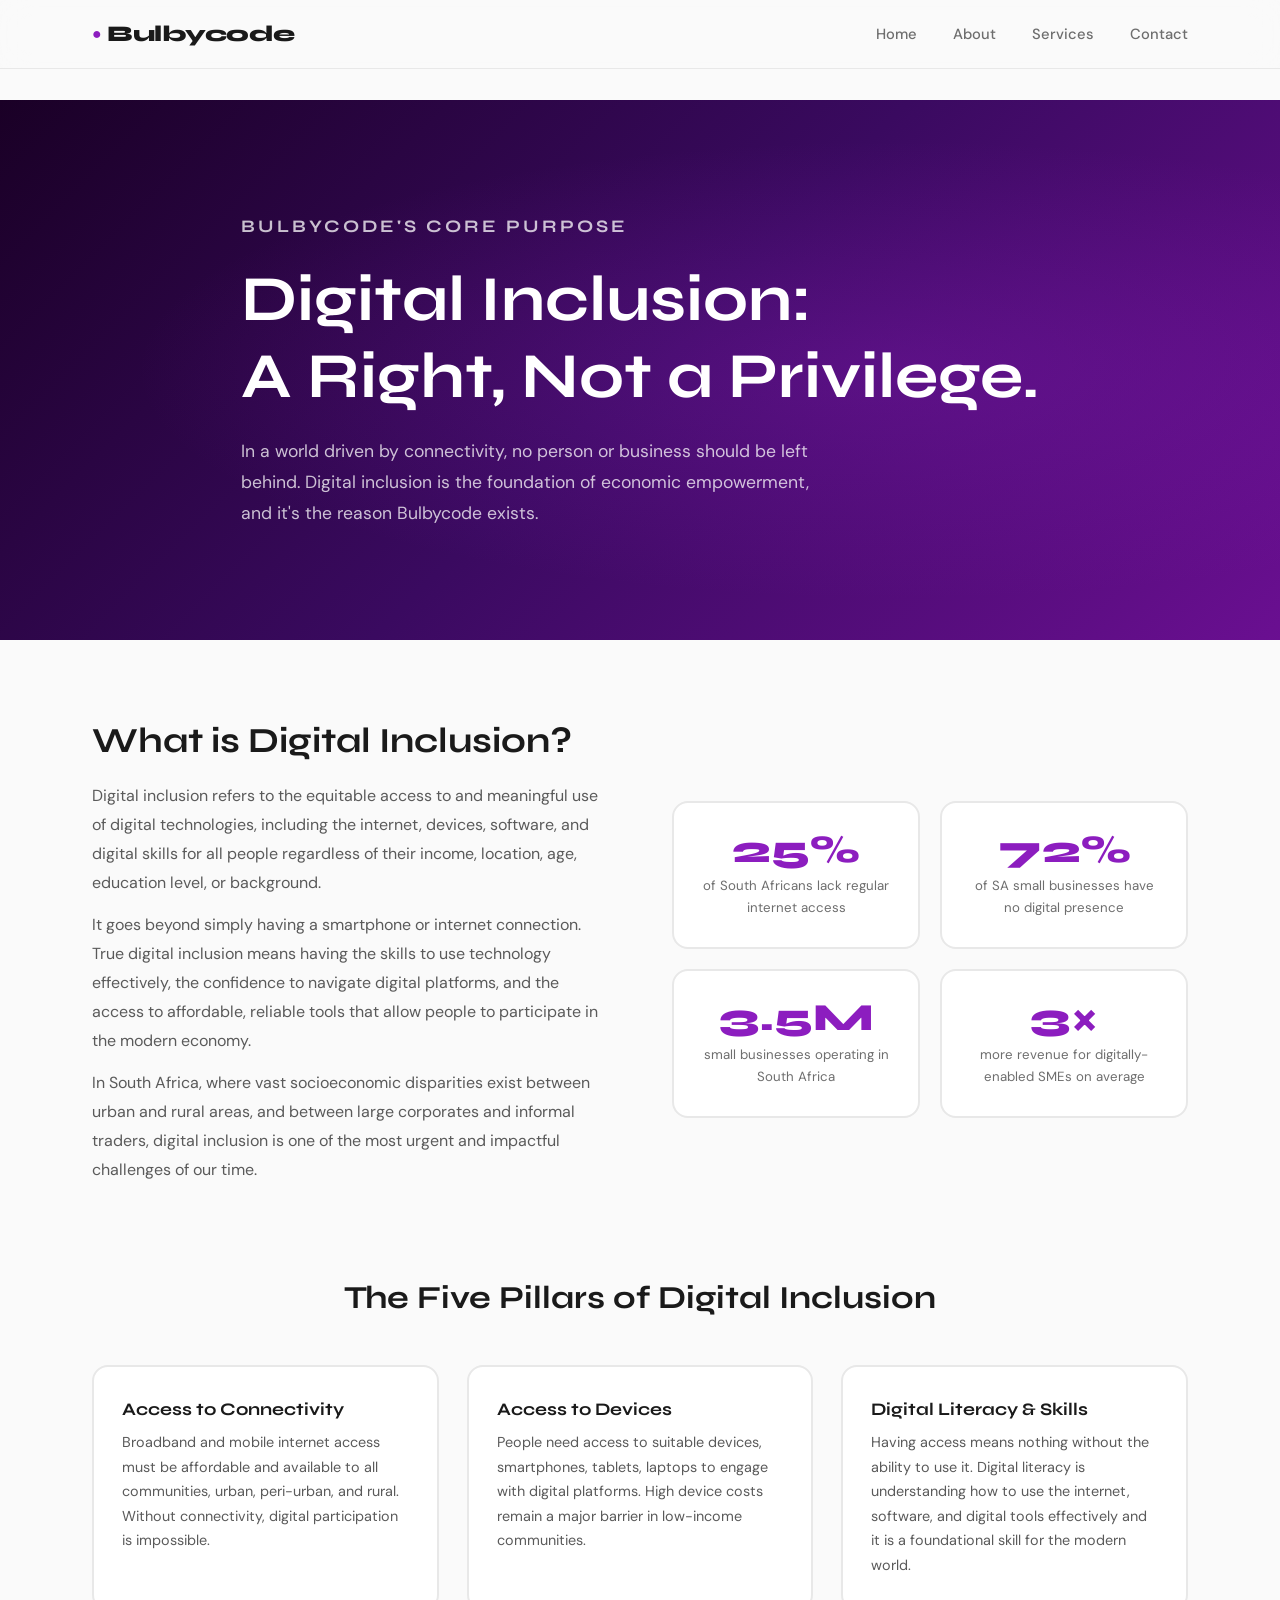
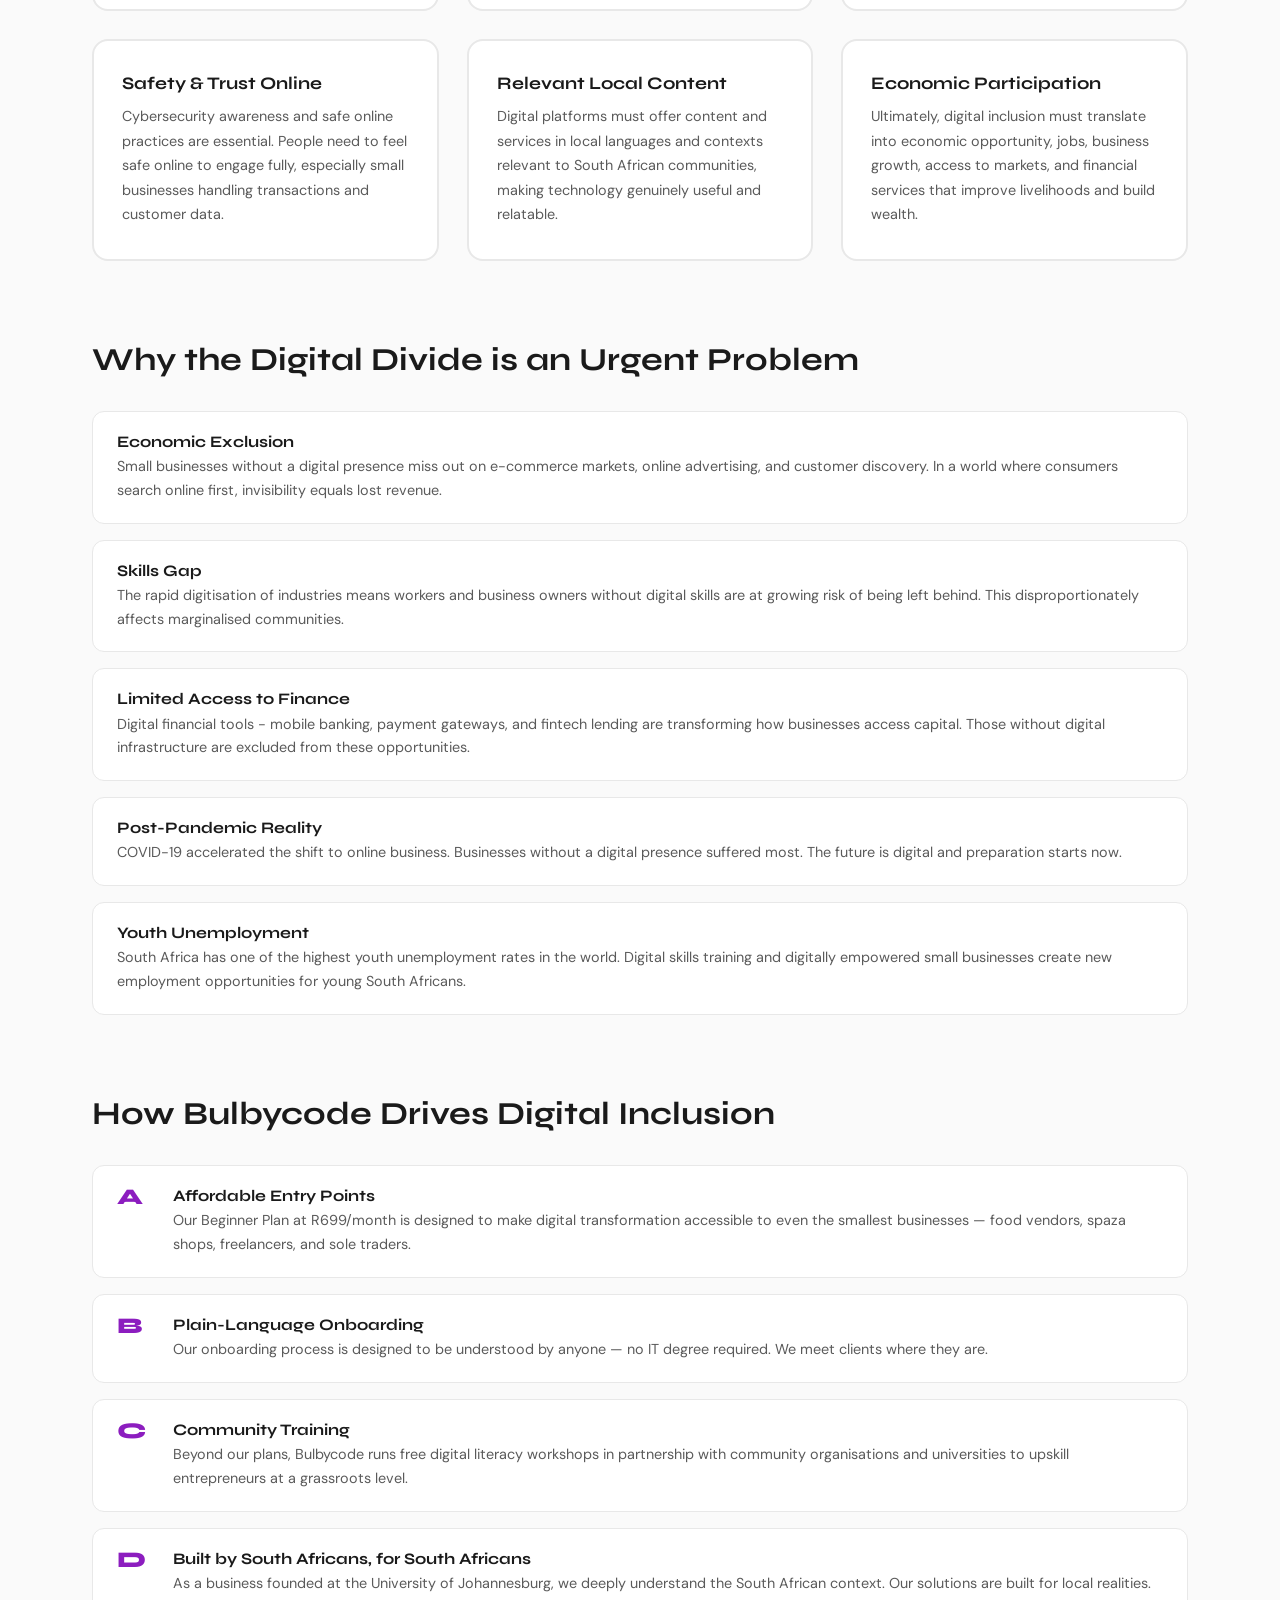
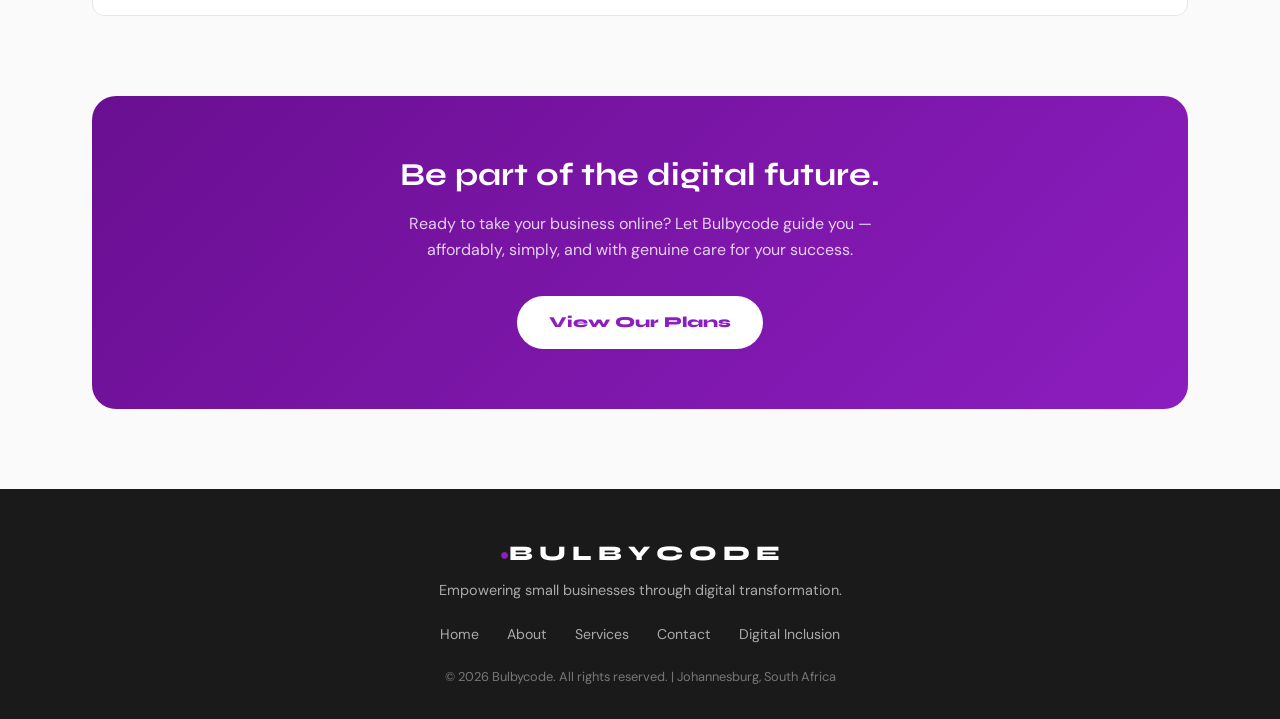
==== commit 95727725: "Update the landing page. Adding necessary comments." ====
--- a/DigitalInclusion.html
+++ b/DigitalInclusion.html
@@ -212,7 +212,7 @@
         <a href="index.html#contact">Contact</a>
         <a href="digital-inclusion.html">Digital Inclusion</a>
       </div>
-      <p class="footer-copy">&copy; 2025 Bulbycode. All rights reserved. | Johannesburg, South Africa</p>
+      <p class="footer-copy">&copy; 2026 Bulbycode. All rights reserved. | Johannesburg, South Africa</p>
     </div>
   </footer>
 
